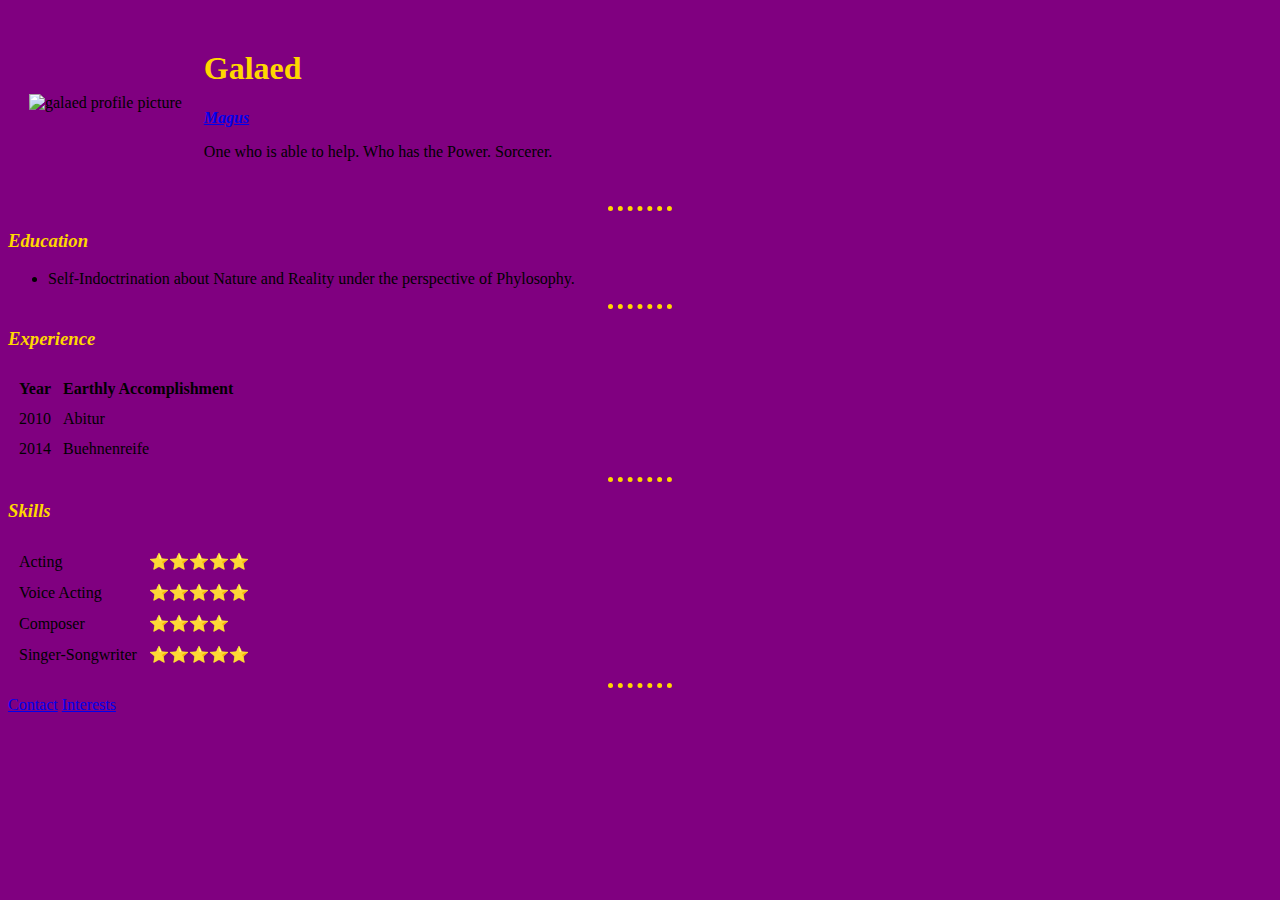
==== index.html @ b2073206 "Add files via upload" ====
<!DOCTYPE html>
<html lang="en" dir="ltr">

<head>
  <meta charset="utf-8">
  <title>Galaed</title>
  <link rel="stylesheet" href="css/styles.css">

</head>

<body>
  <table cellspacing="20">
    <tr>
      <td><img src="images/treeoflife.png" alt="galaed profile picture"></td>
      <td>
        <h1>Galaed</h1>
        <p>
          <em><strong><a href="https://en.wiktionary.org/wiki/%F0%90%8E%B6%F0%90%8E%A6%F0%90%8F%81#Old_Persian">Magus</a></strong></em>
        </p>
        <p>
          One who is able to help. Who has the Power. Sorcerer.
        </p>
      </td>
    </tr>
  </table>
  <hr />
  <h3>Education</h3>
  <ul>
    <li>
      Self-Indoctrination about Nature and Reality under the perspective of Phylosophy.
    </li>
  </ul>
  <hr>
  <h3>Experience</h3>
  <table cellspacing="10">
    <thead>
      <th>Year</th>
      <th>Earthly Accomplishment</th>
    </thead>
    <tbody>
      <tr>
        <td>2010</td>
        <td>Abitur</td>
      </tr>
      <tr>
        <td>2014</td>
        <td>Buehnenreife</td>
      </tr>
    </tbody>
    <tfoot>
    </tfoot>
  </table>
  <hr>
  <h3>Skills</h3>
  <table cellspacing="10">
    <tr>
      <td>Acting</td>
      <td>⭐⭐⭐⭐⭐</td>
    </tr>
    <tr>
      <td>Voice Acting</td>
      <td>⭐⭐⭐⭐⭐</td>
    </tr>
    <tr>
      <td>Composer</td>
      <td>⭐⭐⭐⭐</td>
    </tr>
    <tr>
      <td>Singer-Songwriter</td>
      <td>⭐⭐⭐⭐⭐</td>
    </tr>
  </table>
  <hr>
  <a href="contact.html">Contact</a>
  <a href="Interests.html">Interests</a>
</body>

</html>
---- css/styles.css ----
body {
  background-color: purple;
}

hr {
  border-style: dotted none none;
  border-color: gold;
  border-width: 5px;
  width: 5%;
}

h1 {
  color: gold;
}

h3 {
  color: gold;
  font-style: italic;
}
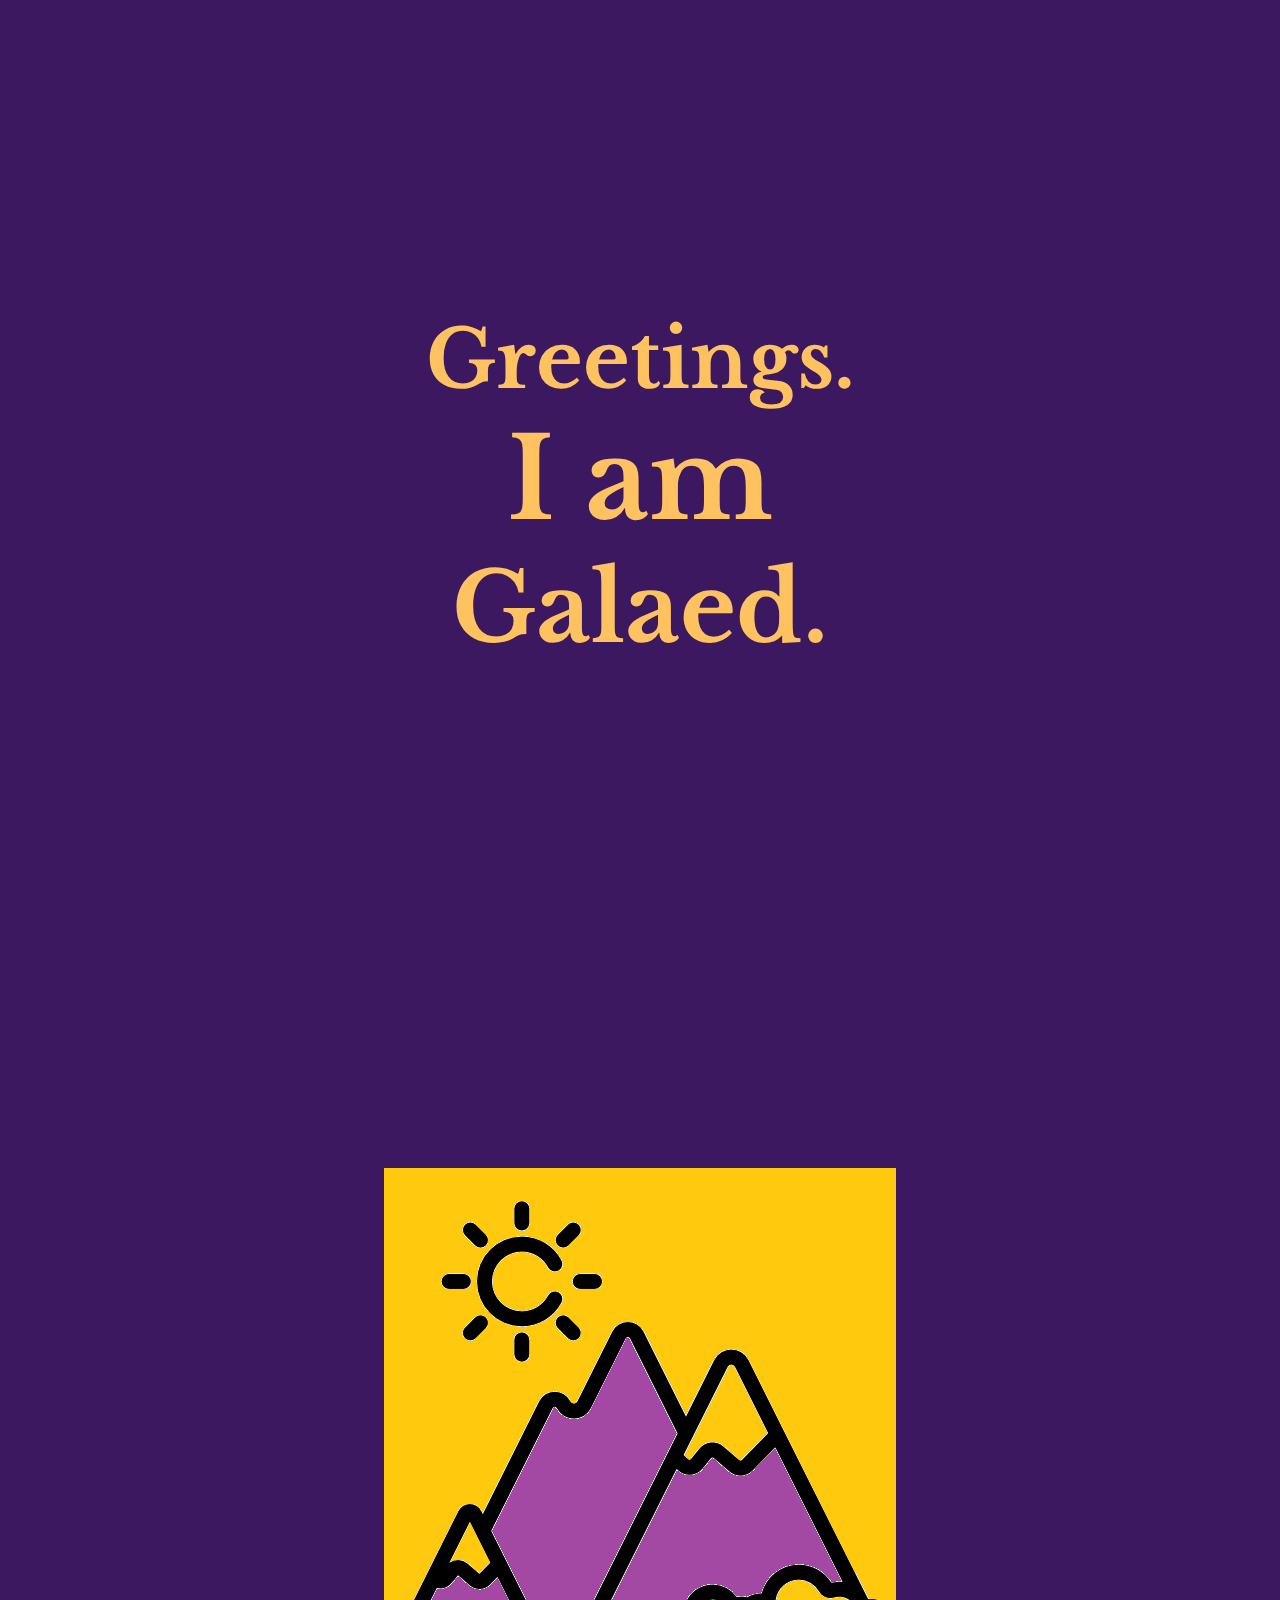
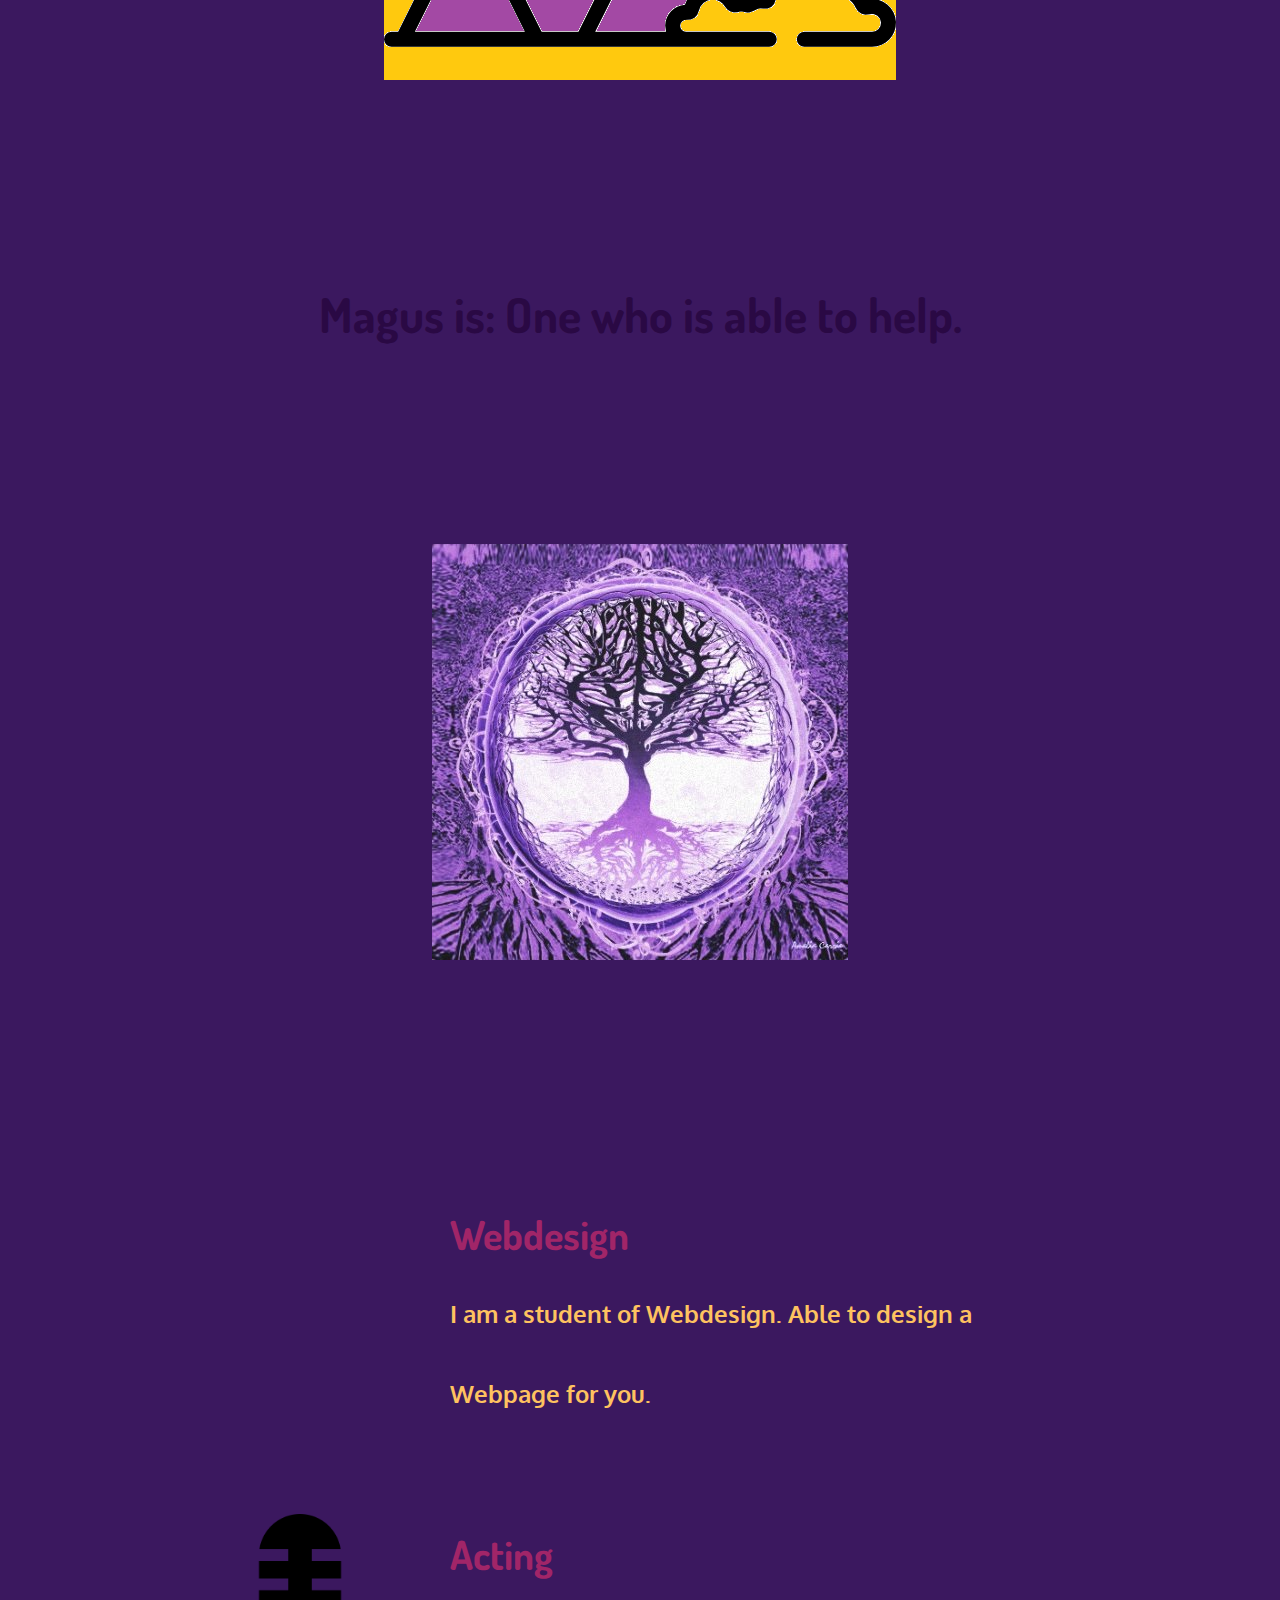
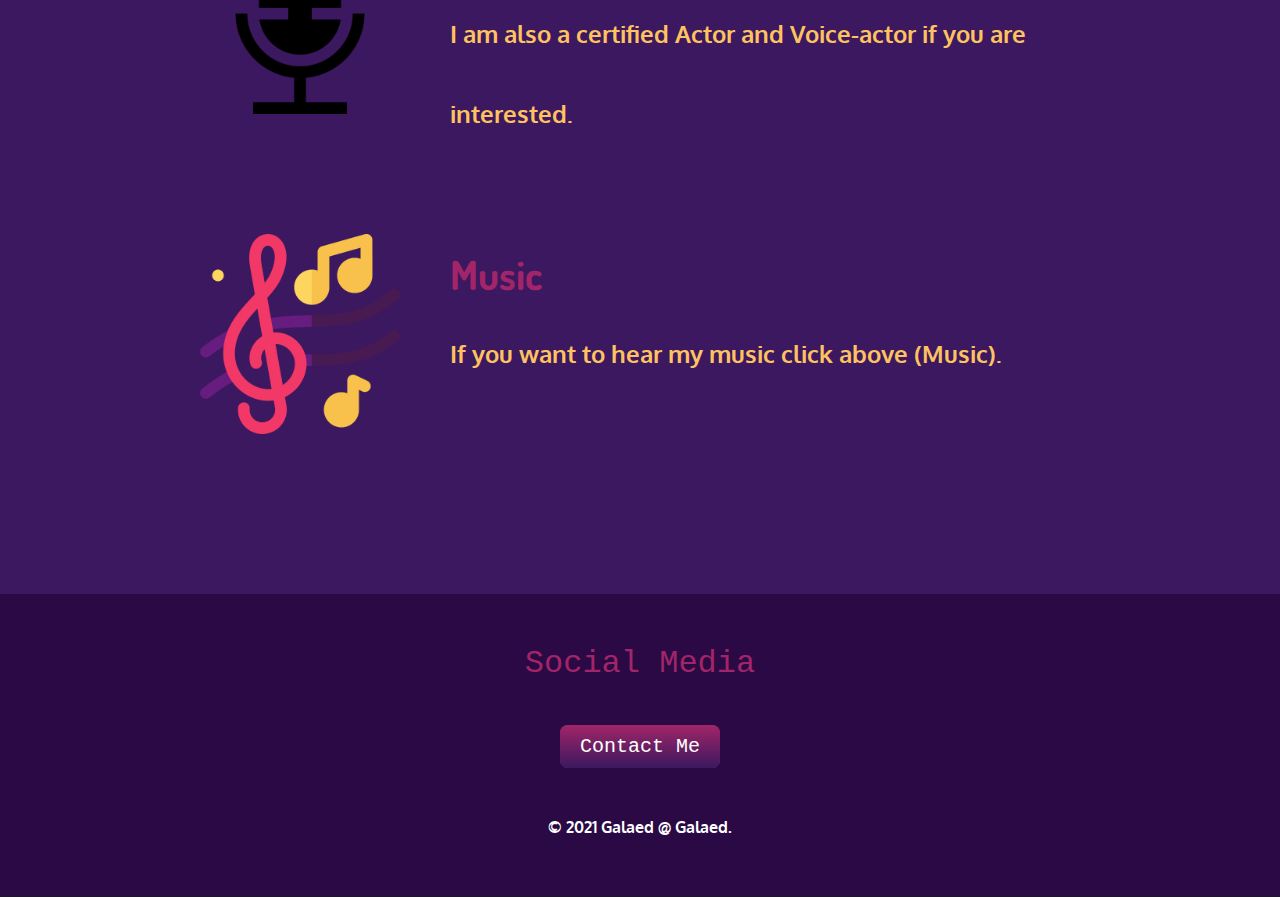
==== commit 343ad4bf: "Add files via upload" ====
--- a/index.html
+++ b/index.html
@@ -1,78 +1,54 @@
-<!DOCTYPE html>
-<html lang="en" dir="ltr">
-
-<head>
-  <meta charset="utf-8">
-  <title>Galaed</title>
-  <link rel="stylesheet" href="css/styles.css">
-
-</head>
-
-<body>
-  <table cellspacing="20">
-    <tr>
-      <td><img src="images/treeoflife.png" alt="galaed profile picture"></td>
-      <td>
-        <h1>Galaed</h1>
-        <p>
-          <em><strong><a href="https://en.wiktionary.org/wiki/%F0%90%8E%B6%F0%90%8E%A6%F0%90%8F%81#Old_Persian">Magus</a></strong></em>
-        </p>
-        <p>
-          One who is able to help. Who has the Power. Sorcerer.
-        </p>
-      </td>
-    </tr>
-  </table>
-  <hr />
-  <h3>Education</h3>
-  <ul>
-    <li>
-      Self-Indoctrination about Nature and Reality under the perspective of Phylosophy.
-    </li>
-  </ul>
-  <hr>
-  <h3>Experience</h3>
-  <table cellspacing="10">
-    <thead>
-      <th>Year</th>
-      <th>Earthly Accomplishment</th>
-    </thead>
-    <tbody>
-      <tr>
-        <td>2010</td>
-        <td>Abitur</td>
-      </tr>
-      <tr>
-        <td>2014</td>
-        <td>Buehnenreife</td>
-      </tr>
-    </tbody>
-    <tfoot>
-    </tfoot>
-  </table>
-  <hr>
-  <h3>Skills</h3>
-  <table cellspacing="10">
-    <tr>
-      <td>Acting</td>
-      <td>⭐⭐⭐⭐⭐</td>
-    </tr>
-    <tr>
-      <td>Voice Acting</td>
-      <td>⭐⭐⭐⭐⭐</td>
-    </tr>
-    <tr>
-      <td>Composer</td>
-      <td>⭐⭐⭐⭐</td>
-    </tr>
-    <tr>
-      <td>Singer-Songwriter</td>
-      <td>⭐⭐⭐⭐⭐</td>
-    </tr>
-  </table>
-  <hr>
-  <a href="contact.html">Contact</a>
-  <a href="Interests.html">Interests</a>
-</body>
-
-</html>
+<!DOCTYPE html>
+<html lang="en" dir="ltr">
+
+<head>
+  <meta charset="utf-8">
+  <title>Galaed</title>
+  <link rel="icon" href="favicon.ico">
+  <link rel="stylesheet" href="css/styles.css">
+  <link rel="preconnect" href="https://fonts.googleapis.com">
+  <link rel="preconnect" href="https://fonts.gstatic.com" crossorigin>
+  <link href="https://fonts.googleapis.com/css2?family=Dosis&family=Libre+Baskerville&family=Oxygen&display=swap" rel="stylesheet">
+</head>
+
+<body>
+  <div class="top-container">
+    <h1>Greetings.<div class="iam">I am
+      </div>
+      <div class="galaed">
+        Galaed.</div>
+    </h1>
+    <img class="mountain" src="images/mountain.png" alt="mountain-img">
+    <h2>
+      <div class="magus">
+        Magus is: One who is able to help.
+      </div>
+    </h2>
+  </div>
+  <div class="middle-container">
+    <img class="treeoflife" src="images/treeoflife.jpg" alt="treeoflife-img">
+    <br>
+    <div class="skills">
+      <img class="coding" src="images/coding.gif" alt="coding-img">
+      <h2><a class="skillsh2" href="#">Webdesign</a></h2>
+      <p>I am a student of Webdesign. Able to design a Webpage for you.</p>
+      <br>
+      <img class="acting" src="images/acting.png" alt="acting-img">
+      <h2><a class="skillsh2" href="#">Acting</a></h2>
+      <p>I am also a certified Actor and Voice-actor if you are interested.</p>
+      <br>
+      <img class="music" src="images/music.png" alt="music-img">
+      <h2><a class="skillsh2" href="#">Music</a></h2>
+      <p>If you want to hear my music click above (Music).</p>
+    </div>
+  </div>
+  <div class="bottom-container">
+    <a class="social-media" href="#">Social Media</a>
+    <br>
+    <a class="btn" href="#">Contact Me</a>
+    <br>
+    <p class="copyright">© 2021 Galaed @ Galaed.</p>
+  </div>
+</body>
+
+</html>
--- a/css/styles.css
+++ b/css/styles.css
@@ -1,19 +1,146 @@
-body {
-  background-color: purple;
-}
-
-hr {
-  border-style: dotted none none;
-  border-color: gold;
-  border-width: 5px;
-  width: 5%;
-}
-
-h1 {
-  color: gold;
-}
-
-h3 {
-  color: gold;
-  font-style: italic;
-}
+body {
+  margin: 0;
+  text-align: center;
+  font-family: 'Oxygen', sans-serif;
+  color: #FEC260;
+}
+
+h1 {
+  font-family: 'Libre Baskerville', serif;
+  font-size: 5rem;
+  color: #FEC260;
+  margin: 300px auto;
+}
+
+h2 {
+  font-family: 'Dosis', sans-serif;
+  color: #A12568;
+  margin: 0;
+  font-size: 2.5rem;
+}
+
+p {
+  margin: 0;
+  font-weight: bold;
+  font-size: 1.5rem;
+}
+
+a:hover {
+  color: #FEC260;
+}
+
+.top-container {
+  background-color: #3B185F;
+  position: relative;
+  padding-top: 10px;
+  margin: 0;
+}
+
+.mountain {
+  padding: 200px;
+}
+
+.iam {
+  font-size: 7rem;
+}
+
+.galaed {
+  font-size: 6rem;
+}
+
+.magus {
+  color: #2A0944;
+  font-size: 3rem;
+}
+
+.middle-container {
+  padding: 200px;
+  background-color: #3B185F;
+  margin: 0;
+  line-height: 5rem;
+}
+
+.treeoflife {
+  margin-bottom: 200px;
+}
+
+.skills {
+  text-align: left;
+}
+
+.coding {
+  width: 200px;
+  float: left;
+  margin-right: 50px;
+}
+
+.skillsh2 {
+  text-decoration: none;
+  color: #A12568;
+}
+
+.skillsh2:hover {
+  color: #FEC260;
+}
+
+.acting {
+  width: 200px;
+  float: left;
+  margin-right: 50px;
+}
+
+.music {
+  width: 200px;
+  float: left;
+  margin-right: 50px;
+}
+
+.music-link {
+  text-decoration: none;
+}
+
+.bottom-container {
+  padding: 30px;
+  line-height: 5rem;
+  background-color: #2A0944;
+}
+
+.social-media {
+  color: #A12568;
+  text-decoration: none;
+  font-size: 2rem;
+  font-family: monospace;
+  padding-bottom: 4rem;
+}
+
+.btn {
+  background: #A12568;
+  background-image: -webkit-linear-gradient(top, #A12568, #3B185F);
+  background-image: -moz-linear-gradient(top, #A12568, #3B185F);
+  background-image: -ms-linear-gradient(top, #A12568, #3B185F);
+  background-image: -o-linear-gradient(top, #A12568, #3B185F);
+  background-image: linear-gradient(to bottom, #A12568, #3B185F);
+  -webkit-border-radius: 8;
+  -moz-border-radius: 8;
+  border-radius: 8px;
+  font-family: monospace;
+  color: white;
+  font-size: 20px;
+  padding: 10px 20px 10px 20px;
+  text-decoration: none;
+}
+
+.btn:hover {
+  background: #FEC260;
+  background-image: -webkit-linear-gradient(top, #FEC260, #A12568);
+  background-image: -moz-linear-gradient(top, #FEC260, #A12568);
+  background-image: -ms-linear-gradient(top, #FEC260, #A12568);
+  background-image: -o-linear-gradient(top, #FEC260, #A12568);
+  background-image: linear-gradient(to bottom, #FEC260, #A12568);
+  text-decoration: none;
+}
+
+.copyright {
+  color: white;
+  font-size: 1rem;
+}
